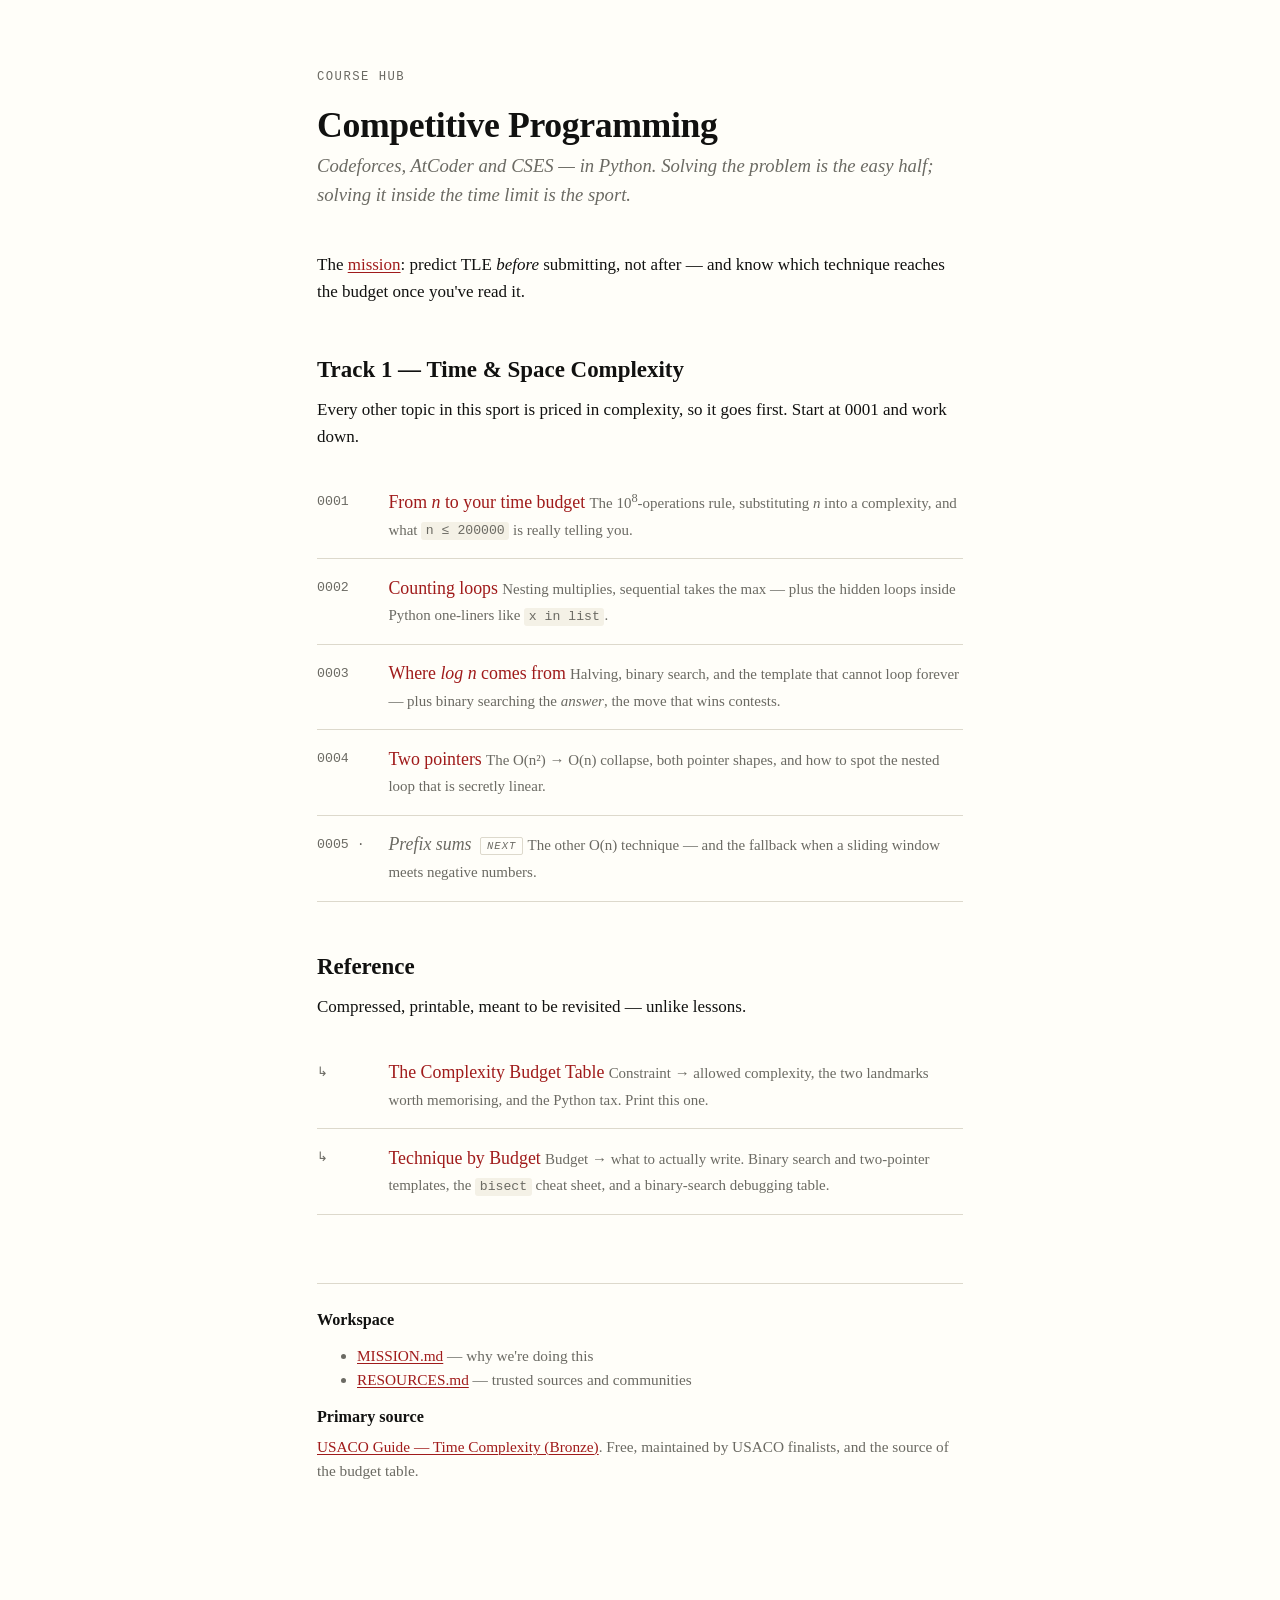
==== index.html @ 490d32ed "Initial app" ====
<!DOCTYPE html>
<html lang="en">
<head>
<meta charset="utf-8">
<meta name="viewport" content="width=device-width, initial-scale=1">
<title>Competitive Programming · Course Hub</title>
<link rel="stylesheet" href="assets/lesson.css">
<style>
  /* Hub-only: the lesson index rows. */
  .index { list-style: none; padding: 0; margin: 1.4rem 0 0; }
  .index li { border-bottom: 1px solid var(--rule); }
  .index a.row {
    display: grid;
    grid-template-columns: 3.2rem 1fr;
    gap: 0 1rem;
    padding: .9rem 0;
    text-decoration: none;
    color: inherit;
  }
  .index a.row:hover { background: var(--code-bg); }
  .index .n {
    font-family: ui-monospace, Menlo, monospace;
    font-size: .78rem;
    color: var(--muted);
    padding-top: .2rem;
  }
  .index .t { font-size: 1.05rem; color: var(--accent); }
  .index .d { font-size: .88rem; color: var(--muted); margin-top: .15rem; }
  .index li.todo a.row { pointer-events: none; }
  .index li.todo .t { color: var(--muted); font-style: italic; }
  .index li.todo .n::after { content: " ·"; }
  .tag {
    font-family: ui-monospace, Menlo, monospace;
    font-size: .62rem;
    letter-spacing: .1em;
    text-transform: uppercase;
    border: 1px solid var(--rule);
    padding: .1rem .35rem;
    border-radius: 2px;
    color: var(--muted);
    margin-left: .5rem;
    vertical-align: .12em;
  }
</style>
</head>
<body>

<p class="eyebrow">Course Hub</p>
<h1>Competitive Programming</h1>
<p class="subtitle">Codeforces, AtCoder and CSES — in Python. Solving the problem is the easy half; solving it inside the time limit is the sport.</p>

<p>The <a href="MISSION.md">mission</a>: predict TLE <em>before</em> submitting, not after — and know which technique reaches the budget once you've read it.</p>

<h2>Track 1 — Time &amp; Space Complexity</h2>

<p>Every other topic in this sport is priced in complexity, so it goes first. Start at 0001 and work down.</p>

<ul class="index">
  <li>
    <a class="row" href="lessons/0001-from-n-to-your-time-budget.html">
      <span class="n">0001</span>
      <span>
        <span class="t">From <em>n</em> to your time budget</span>
        <span class="d">The 10<sup>8</sup>-operations rule, substituting <em>n</em> into a complexity, and what <code>n ≤ 200000</code> is really telling you.</span>
      </span>
    </a>
  </li>
  <li>
    <a class="row" href="lessons/0002-counting-loops.html">
      <span class="n">0002</span>
      <span>
        <span class="t">Counting loops</span>
        <span class="d">Nesting multiplies, sequential takes the max — plus the hidden loops inside Python one-liners like <code>x in list</code>.</span>
      </span>
    </a>
  </li>
  <li>
    <a class="row" href="lessons/0003-where-log-n-comes-from.html">
      <span class="n">0003</span>
      <span>
        <span class="t">Where <em>log n</em> comes from</span>
        <span class="d">Halving, binary search, and the template that cannot loop forever — plus binary searching the <em>answer</em>, the move that wins contests.</span>
      </span>
    </a>
  </li>
  <li>
    <a class="row" href="lessons/0004-two-pointers.html">
      <span class="n">0004</span>
      <span>
        <span class="t">Two pointers</span>
        <span class="d">The O(n²) → O(n) collapse, both pointer shapes, and how to spot the nested loop that is secretly linear.</span>
      </span>
    </a>
  </li>
  <li class="todo">
    <a class="row" href="#">
      <span class="n">0005</span>
      <span>
        <span class="t">Prefix sums<span class="tag">next</span></span>
        <span class="d">The other O(n) technique — and the fallback when a sliding window meets negative numbers.</span>
      </span>
    </a>
  </li>
</ul>

<h2>Reference</h2>

<p>Compressed, printable, meant to be revisited — unlike lessons.</p>

<ul class="index">
  <li>
    <a class="row" href="reference/complexity-budget.html">
      <span class="n">↳</span>
      <span>
        <span class="t">The Complexity Budget Table</span>
        <span class="d">Constraint → allowed complexity, the two landmarks worth memorising, and the Python tax. Print this one.</span>
      </span>
    </a>
  </li>
  <li>
    <a class="row" href="reference/technique-by-budget.html">
      <span class="n">↳</span>
      <span>
        <span class="t">Technique by Budget</span>
        <span class="d">Budget → what to actually write. Binary search and two-pointer templates, the <code>bisect</code> cheat sheet, and a binary-search debugging table.</span>
      </span>
    </a>
  </li>
</ul>

<div class="footer">
  <h3>Workspace</h3>
  <ul>
    <li><a href="MISSION.md">MISSION.md</a> — why we're doing this</li>
    <li><a href="RESOURCES.md">RESOURCES.md</a> — trusted sources and communities</li>
  </ul>

  <h3>Primary source</h3>
  <p><a href="https://usaco.guide/bronze/time-comp">USACO Guide — Time Complexity (Bronze)</a>. Free, maintained by USACO finalists, and the source of the budget table.</p>
</div>

</body>
</html>
---- assets/lesson.css ----
/* Shared stylesheet for the competitive-programming teaching workspace.
   Every lesson and reference doc links this. Tufte-influenced: one column,
   generous measure, sidenotes, restrained colour. Prints cleanly. */

:root {
  --bg:        #fffef9;
  --fg:        #111110;
  --muted:     #6b6a63;
  --rule:      #ddd9cc;
  --accent:    #a01b1b;   /* used sparingly: emphasis, links */
  --code-bg:   #f4f1e6;
  --ok:        #17603a;
  --ok-bg:     #e6f2ea;
  --bad:       #a01b1b;
  --bad-bg:    #f7e9e9;
  --measure:   38rem;
}

@media (prefers-color-scheme: dark) {
  :root {
    --bg:      #14140f;
    --fg:      #e8e6dd;
    --muted:   #97948a;
    --rule:    #33322b;
    --accent:  #e58585;
    --code-bg: #1f1e18;
    --ok:      #7fd0a4;
    --ok-bg:   #17281f;
    --bad:     #e58585;
    --bad-bg:  #2b1c1c;
  }
}

html { font-size: 17px; -webkit-text-size-adjust: 100%; }

body {
  background: var(--bg);
  color: var(--fg);
  font-family: "Iowan Old Style", "Palatino Linotype", Palatino, Georgia, serif;
  line-height: 1.55;
  margin: 0 auto;
  padding: 4rem 1.5rem 8rem;
  max-width: var(--measure);
}

/* ---- Typography ---- */

h1, h2, h3 { font-weight: 600; line-height: 1.2; }
h1 { font-size: 2.1rem; margin: 0 0 .3rem; letter-spacing: -0.01em; }
h2 { font-size: 1.35rem; margin: 3rem 0 .8rem; }
h3 { font-size: 1.05rem; margin: 2rem 0 .5rem; }

.subtitle {
  font-style: italic;
  color: var(--muted);
  font-size: 1.1rem;
  margin: 0 0 2.5rem;
}

.eyebrow {
  font-family: ui-monospace, "SF Mono", Menlo, monospace;
  font-size: .72rem;
  letter-spacing: .12em;
  text-transform: uppercase;
  color: var(--muted);
  margin: 0 0 1rem;
}

p { margin: 0 0 1.1rem; }

a { color: var(--accent); text-decoration-thickness: 1px; text-underline-offset: 2px; }

strong { font-weight: 600; }

hr {
  border: 0;
  border-top: 1px solid var(--rule);
  margin: 3rem 0;
}

/* ---- Code ---- */

code, pre, .mono, .num {
  font-family: ui-monospace, "SF Mono", Menlo, Consolas, monospace;
}

code { font-size: .88em; background: var(--code-bg); padding: .1em .35em; border-radius: 3px; }

pre {
  background: var(--code-bg);
  border-left: 2px solid var(--rule);
  padding: .9rem 1.1rem;
  overflow-x: auto;
  font-size: .84rem;
  line-height: 1.5;
  margin: 0 0 1.1rem;
}
pre code { background: none; padding: 0; font-size: inherit; }

.cmt { color: var(--muted); font-style: italic; }

/* ---- Notes & callouts ---- */

.note {
  border-left: 2px solid var(--accent);
  padding: .1rem 0 .1rem 1rem;
  margin: 1.6rem 0;
  color: var(--muted);
  font-size: .93rem;
}
.note strong { color: var(--fg); }

.keystone {
  background: var(--code-bg);
  border: 1px solid var(--rule);
  padding: 1.2rem 1.4rem;
  margin: 2rem 0;
  text-align: center;
}
.keystone .big {
  font-family: ui-monospace, Menlo, monospace;
  font-size: 1.25rem;
  display: block;
  margin-bottom: .4rem;
}
.keystone .cap { font-size: .85rem; color: var(--muted); font-style: italic; }

/* ---- Tables ---- */

table {
  border-collapse: collapse;
  width: 100%;
  font-size: .9rem;
  margin: 1.4rem 0;
}
th, td {
  text-align: left;
  padding: .4rem .6rem .4rem 0;
  border-bottom: 1px solid var(--rule);
  vertical-align: baseline;
}
th {
  font-size: .72rem;
  text-transform: uppercase;
  letter-spacing: .08em;
  color: var(--muted);
  font-weight: 600;
  border-bottom-width: 1.5px;
}
td.num, th.num { font-family: ui-monospace, Menlo, monospace; white-space: nowrap; }
tbody tr:hover { background: var(--code-bg); }

.table-scroll { overflow-x: auto; margin: 1.4rem 0; }
.table-scroll table { margin: 0; }

/* ---- Footer / navigation ---- */

.footer {
  margin-top: 4rem;
  padding-top: 1.5rem;
  border-top: 1px solid var(--rule);
  font-size: .9rem;
  color: var(--muted);
}
.footer a { color: var(--accent); }
.footer h3 { margin-top: 0; font-size: .95rem; color: var(--fg); }

.ask {
  background: var(--code-bg);
  border: 1px dashed var(--rule);
  padding: 1rem 1.2rem;
  margin: 2.5rem 0 0;
  font-size: .92rem;
  color: var(--muted);
}
.ask strong { color: var(--fg); }

/* ---- Print ---- */

@media print {
  :root {
    --bg: #fff; --fg: #000; --muted: #444; --rule: #bbb;
    --code-bg: #f2f2f2; --accent: #000;
  }
  body { max-width: none; padding: 0; font-size: 11pt; }
  .quiz, .ask, .noprint { display: none !important; }
  a { text-decoration: none; }
  table { page-break-inside: avoid; }
  h2 { page-break-after: avoid; }
}
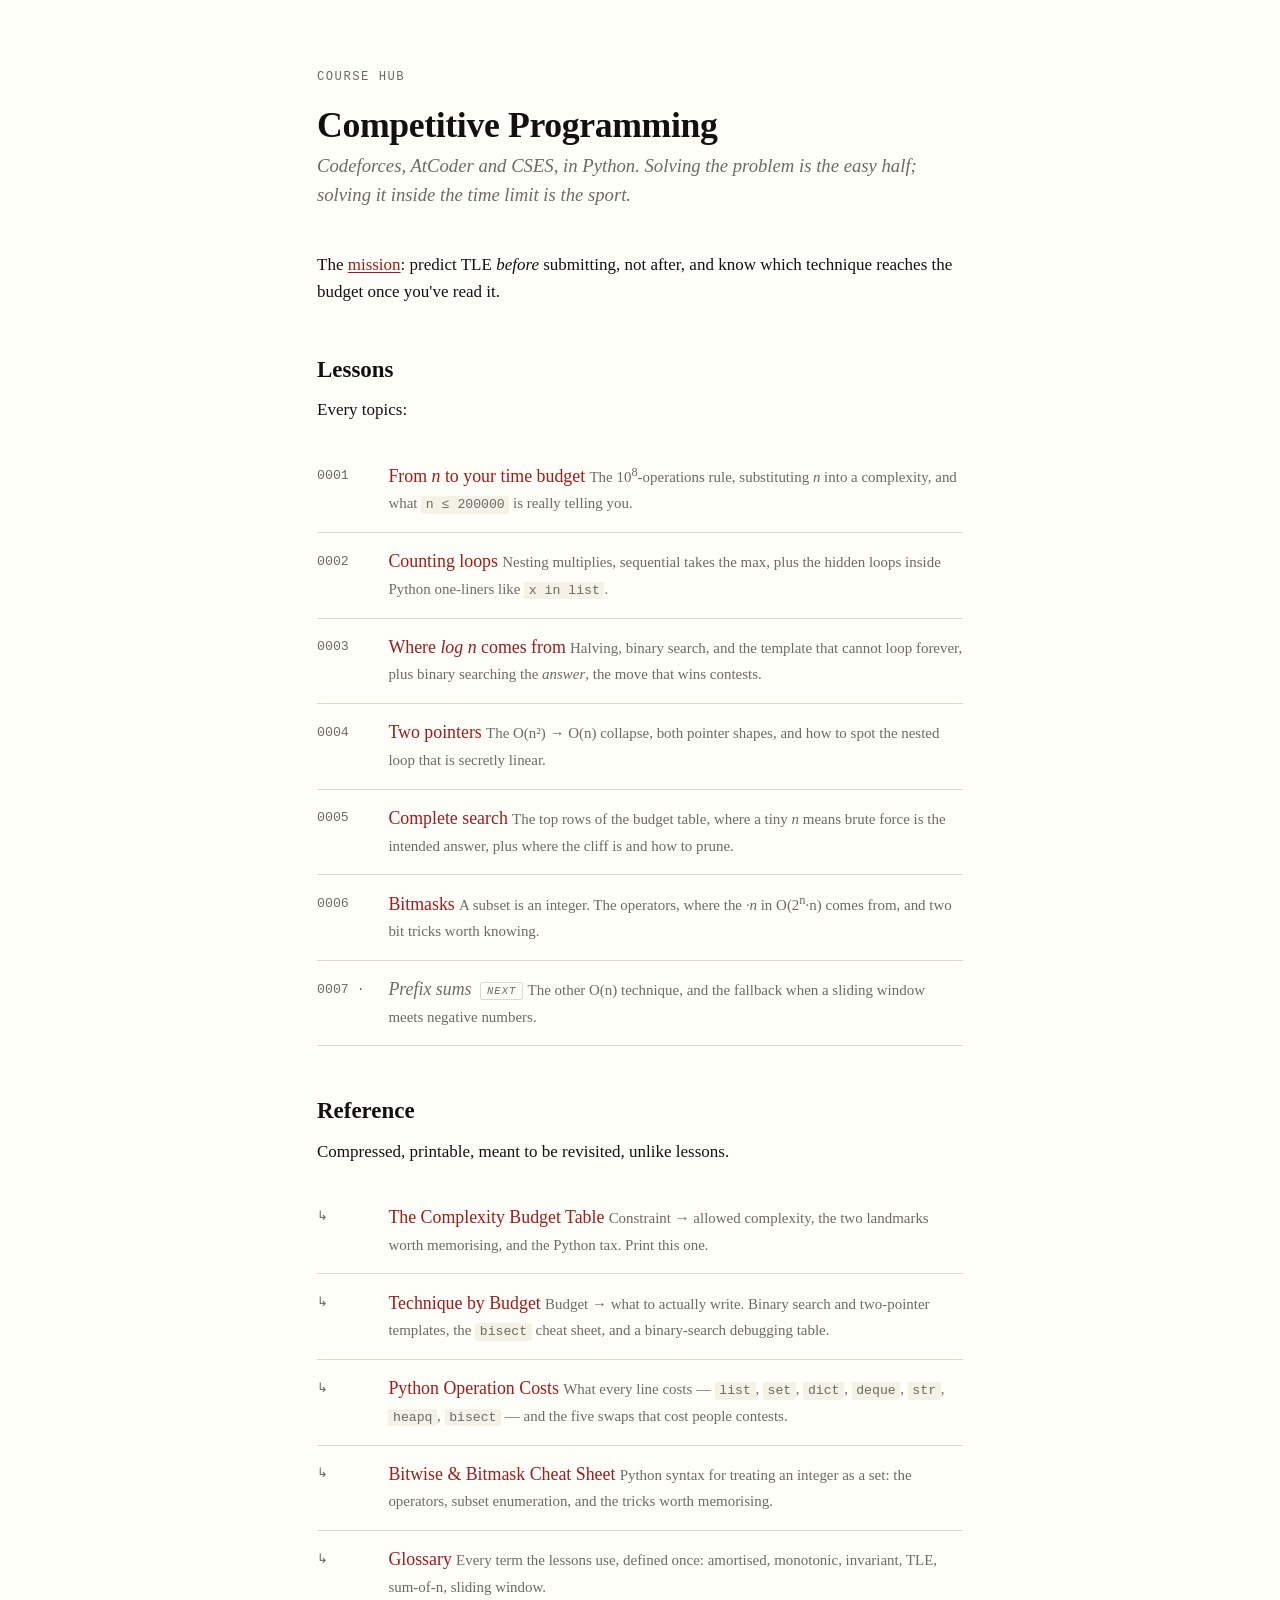
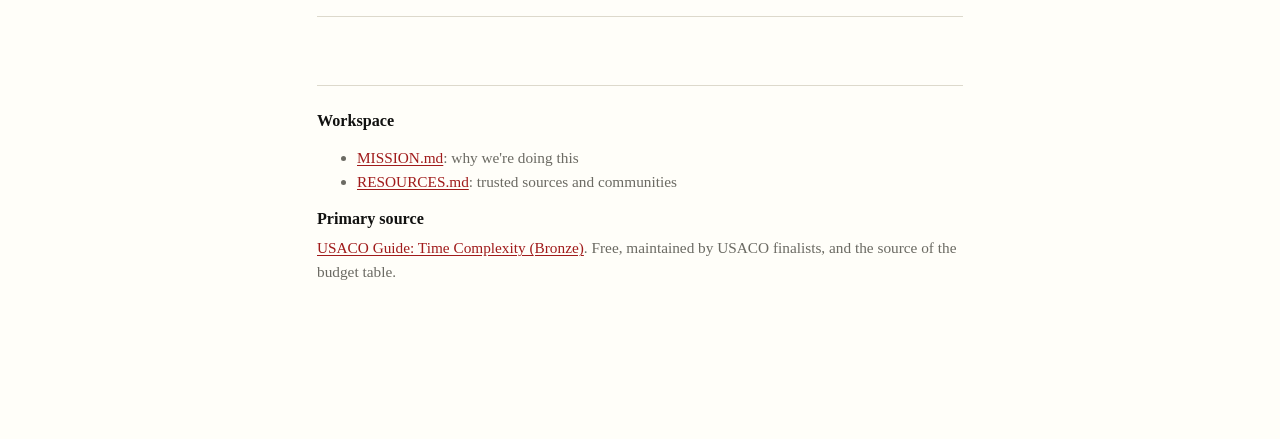
==== commit d6a5a835: "docs: expand README and hub index, and drop em-dashes from lesson prose" ====
--- a/index.html
+++ b/index.html
@@ -4,6 +4,7 @@
 <meta charset="utf-8">
 <meta name="viewport" content="width=device-width, initial-scale=1">
 <title>Competitive Programming · Course Hub</title>
+<link rel="icon" href="assets/favicon.svg">
 <link rel="stylesheet" href="assets/lesson.css">
 <style>
   /* Hub-only: the lesson index rows. */
@@ -47,13 +48,13 @@
 
 <p class="eyebrow">Course Hub</p>
 <h1>Competitive Programming</h1>
-<p class="subtitle">Codeforces, AtCoder and CSES — in Python. Solving the problem is the easy half; solving it inside the time limit is the sport.</p>
+<p class="subtitle">Codeforces, AtCoder and CSES, in Python. Solving the problem is the easy half; solving it inside the time limit is the sport.</p>
 
-<p>The <a href="MISSION.md">mission</a>: predict TLE <em>before</em> submitting, not after — and know which technique reaches the budget once you've read it.</p>
+<p>The <a href="MISSION.md">mission</a>: predict TLE <em>before</em> submitting, not after, and know which technique reaches the budget once you've read it.</p>
 
-<h2>Track 1 — Time &amp; Space Complexity</h2>
+<h2>Lessons</h2>
 
-<p>Every other topic in this sport is priced in complexity, so it goes first. Start at 0001 and work down.</p>
+<p>Every topics:</p>
 
 <ul class="index">
   <li>
@@ -70,7 +71,7 @@
       <span class="n">0002</span>
       <span>
         <span class="t">Counting loops</span>
-        <span class="d">Nesting multiplies, sequential takes the max — plus the hidden loops inside Python one-liners like <code>x in list</code>.</span>
+        <span class="d">Nesting multiplies, sequential takes the max, plus the hidden loops inside Python one-liners like <code>x in list</code>.</span>
       </span>
     </a>
   </li>
@@ -79,7 +80,7 @@
       <span class="n">0003</span>
       <span>
         <span class="t">Where <em>log n</em> comes from</span>
-        <span class="d">Halving, binary search, and the template that cannot loop forever — plus binary searching the <em>answer</em>, the move that wins contests.</span>
+        <span class="d">Halving, binary search, and the template that cannot loop forever, plus binary searching the <em>answer</em>, the move that wins contests.</span>
       </span>
     </a>
   </li>
@@ -92,12 +93,30 @@
       </span>
     </a>
   </li>
+  <li>
+    <a class="row" href="lessons/0005-complete-search.html">
+      <span class="n">0005</span>
+      <span>
+        <span class="t">Complete search</span>
+        <span class="d">The top rows of the budget table, where a tiny <em>n</em> means brute force is the intended answer, plus where the cliff is and how to prune.</span>
+      </span>
+    </a>
+  </li>
+  <li>
+    <a class="row" href="lessons/0006-bitmasks.html">
+      <span class="n">0006</span>
+      <span>
+        <span class="t">Bitmasks</span>
+        <span class="d">A subset is an integer. The operators, where the <em>·n</em> in O(2<sup>n</sup>·n) comes from, and two bit tricks worth knowing.</span>
+      </span>
+    </a>
+  </li>
   <li class="todo">
     <a class="row" href="#">
-      <span class="n">0005</span>
+      <span class="n">0007</span>
       <span>
         <span class="t">Prefix sums<span class="tag">next</span></span>
-        <span class="d">The other O(n) technique — and the fallback when a sliding window meets negative numbers.</span>
+        <span class="d">The other O(n) technique, and the fallback when a sliding window meets negative numbers.</span>
       </span>
     </a>
   </li>
@@ -105,7 +124,7 @@
 
 <h2>Reference</h2>
 
-<p>Compressed, printable, meant to be revisited — unlike lessons.</p>
+<p>Compressed, printable, meant to be revisited, unlike lessons.</p>
 
 <ul class="index">
   <li>
@@ -126,17 +145,44 @@
       </span>
     </a>
   </li>
+  <li>
+    <a class="row" href="reference/python-costs.html">
+      <span class="n">↳</span>
+      <span>
+        <span class="t">Python Operation Costs</span>
+        <span class="d">What every line costs — <code>list</code>, <code>set</code>, <code>dict</code>, <code>deque</code>, <code>str</code>, <code>heapq</code>, <code>bisect</code> — and the five swaps that cost people contests.</span>
+      </span>
+    </a>
+  </li>
+  <li>
+    <a class="row" href="reference/bitwise-cheatsheet.html">
+      <span class="n">↳</span>
+      <span>
+        <span class="t">Bitwise &amp; Bitmask Cheat Sheet</span>
+        <span class="d">Python syntax for treating an integer as a set: the operators, subset enumeration, and the tricks worth memorising.</span>
+      </span>
+    </a>
+  </li>
+  <li>
+    <a class="row" href="reference/glossary.html">
+      <span class="n">↳</span>
+      <span>
+        <span class="t">Glossary</span>
+        <span class="d">Every term the lessons use, defined once: amortised, monotonic, invariant, TLE, sum-of-n, sliding window.</span>
+      </span>
+    </a>
+  </li>
 </ul>
 
 <div class="footer">
   <h3>Workspace</h3>
   <ul>
-    <li><a href="MISSION.md">MISSION.md</a> — why we're doing this</li>
-    <li><a href="RESOURCES.md">RESOURCES.md</a> — trusted sources and communities</li>
+    <li><a href="MISSION.md">MISSION.md</a>: why we're doing this</li>
+    <li><a href="RESOURCES.md">RESOURCES.md</a>: trusted sources and communities</li>
   </ul>
 
   <h3>Primary source</h3>
-  <p><a href="https://usaco.guide/bronze/time-comp">USACO Guide — Time Complexity (Bronze)</a>. Free, maintained by USACO finalists, and the source of the budget table.</p>
+  <p><a href="https://usaco.guide/bronze/time-comp">USACO Guide: Time Complexity (Bronze)</a>. Free, maintained by USACO finalists, and the source of the budget table.</p>
 </div>
 
 </body>
